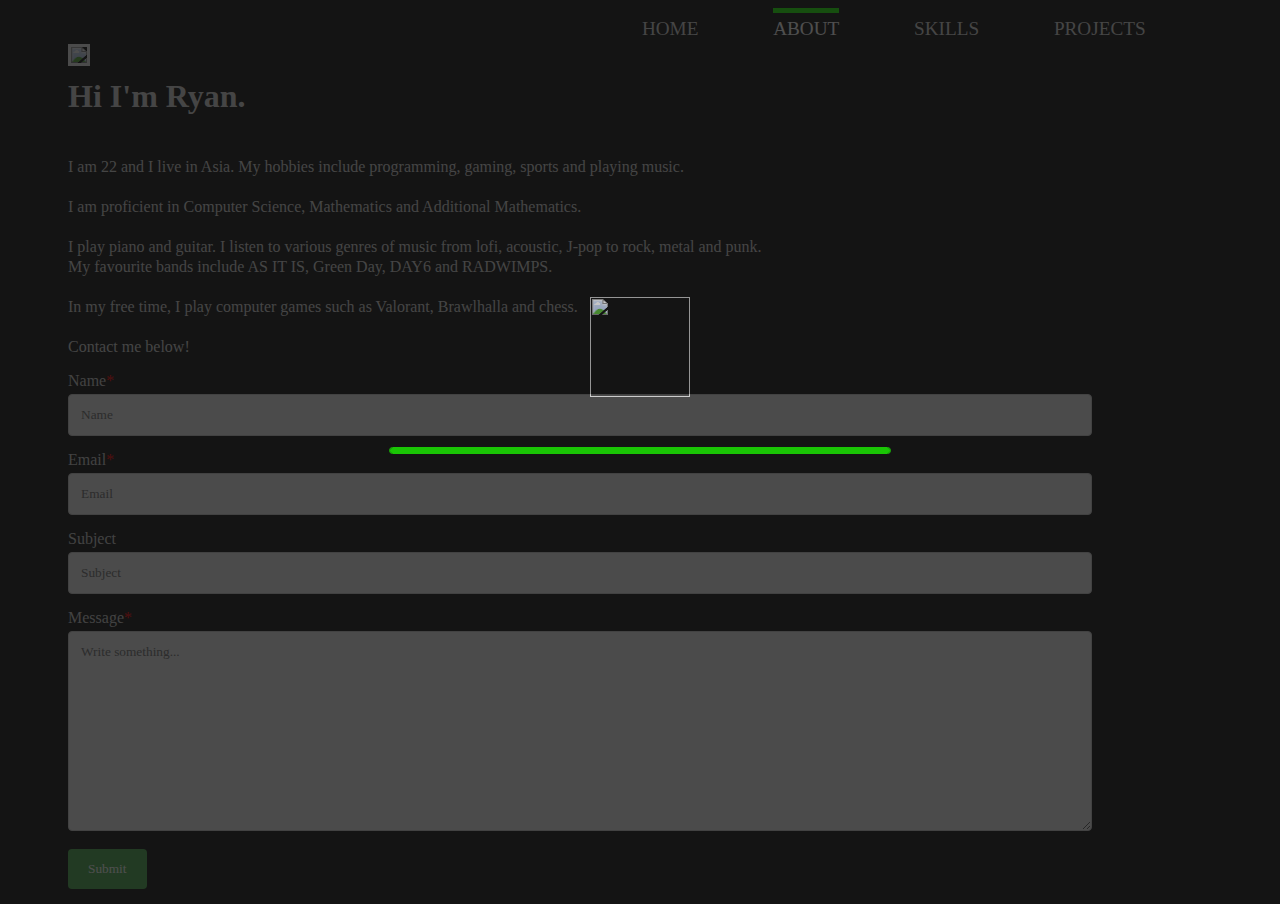
==== about.html @ 33effca5 "added gtags" ====
<!DOCTYPE html>
<html>
    <head>
        <link rel='stylesheet' type='text/css' href='style/style.css'>
        <link rel="shortcut icon" type="image/jpg" href="static/logo.jpg"/>
        <script src='https://cdn.jsdelivr.net/npm/jquery@3.2.1/dist/jquery.min.js'></script>
        <script src='scripts/contact.js'></script>
        <script src="scripts/preloader.js"></script>
        <script src="scripts/scrolling.js"></script>
        <script async src="https://www.googletagmanager.com/gtag/js?id=G-H6ST10QSZH"></script>
        <script>
            window.dataLayer = window.dataLayer || [];
            function gtag(){dataLayer.push(arguments);}
            gtag('js', new Date());

            gtag('config', 'G-H6ST10QSZH');
            window.onbeforeunload = function () {
                window.scrollTo(0, 0);
            }
            $(window).on('load', async function(){
                disableScroll();
                await move('loader');
                let date = new Date();
                let year = date.getFullYear();
                let age = year - 2004;

                document.getElementById('age').innerText = age;
                $(".loader-wrapper").fadeOut('slow');
                enableScroll();
            });
        </script>
        <title>About</title>
        <style>
            input[type=text], select, textarea {
                width: 100%;
                padding: 12px; 
                border: 1px solid #ccc; 
                border-radius: 4px;
                box-sizing: border-box; 
                margin-top: 6px; 
                margin-bottom: 16px; 
                resize: vertical; 
                background-color: #f1f1f1;
            }

            input[type=submit] {
                background-color: #4CAF50;
                color: black;
                padding: 12px 20px;
                border: none;
                border-radius: 4px;
                cursor: pointer;
            }

            input[type=submit]:hover {
                background-color: #45a049;
            }

            input{
                font-family:'montserrat';
            }

            .container {
                color:#ccc;
                font-family:'montserrat';
            }
            .card{
                line-height:15px;
                padding-left:15px;
                width:80%;
            }
        </style>
    </head>
    <body oncontextmenu="return false;">
        <div class='menuItems'>
            <nav>
                <ul>
                    <li><a href='./'>Home</a></li>
                    <li><a href  class='active'>About</a></li>
                    <li><a href='./skills'>Skills</a></li>
                    <li><a href='./projects'>Projects</a></li>
                </ul>
            </nav>
        </div>
        <br><br>
        <div class='card' style='padding-left:60px'>
            <img src='static/IMG_20210220_224031.jpg' style='width:300px;border:3px solid #f1f1f1;'>
            <h1>Hi I'm Ryan.</h1>
            <br>
            <p style='font-family:montserrat;;'>
                I am <span id='age'></span> and I live in Asia.  My hobbies include programming, gaming, sports and playing music.
                <br><br>
                I am proficient in Computer Science, Mathematics and Additional Mathematics.
                <br><br>
                I play piano and guitar.  I listen to various genres of music from lofi, acoustic, J-pop to rock, metal and punk.  
                <br>My favourite bands include AS IT IS, Green Day, DAY6 and RADWIMPS.
                <br><br>
                In my free time, I play computer games such as Valorant, Brawlhalla and chess.
                <br><br>
                Contact me below!
                <div class="container" style='width:80%; position:absolute;'>
                <form action='https://formspree.io/f/xgerwrwj' method='POST'>
                
                <label for="name">Name<span style='color:red'>*</span></label>
                <input type="text" name="name" class="name" placeholder="Name">
                
                <label for="email">Email<span style='color:red'>*</span></label>
                <input type="text" name="email" class="email" placeholder="Email">

                <label for="subject">Subject</label>
                <input type="text" name="subject" class="subject" placeholder="Subject">
                
                <label for="Message">Message<span style='color:red'>*</span></label>
                <textarea id="message" name='message' class='message' placeholder="Write something..." style="height:200px;font-family:montserrat"></textarea>
                
                <input type="submit" value="Submit" class='submit' style='color:white;'>
                <br><br>
                <div class='status' style='color:red;font-size:smaller'></div>
                </form>
                </div>
            </p>
        </div>
        <br>
        <div class="loader-wrapper">
            <img src='static/logo.jpg' class='loader-image'>
            <span class="loader"><span class="loader-inner" id='loader'></span></span>
        </div>
    </body>
</html>
---- style/style.css ----
@font-face {
	font-family: "montserrat-bold";
	src: url("../font/Montserrat-Bold.otf");
}
@font-face {
	font-family: "montserrat";
	src: url("../font/Montserrat-Regular.otf");
}

@font-face {
	font-family: "lba";
	src: url("../font/LaBelleAurore-Regular.woff2");
}

html > div[style] {
	/*disable pop out video*/
	display: none !important;
}

body {
	background-color: #141414;
	color: #d8d8d8;
	font-family: montserrat;
	-webkit-touch-callout: none; /* iOS Safari */
	-webkit-user-select: none; /* Safari */
	-khtml-user-select: none; /* Konqueror HTML */
	-moz-user-select: none; /* Old versions of Firefox */
	-ms-user-select: none; /* Internet Explorer/Edge */
	user-select: none; /* Non-prefixed version, currently
                                        supported by Chrome, Edge, Opera and Firefox */
}

a:link {
	text-decoration: none;
}
a:visited {
	text-decoration: none;
}
a:hover {
	text-decoration: none;
}
a:active {
	text-decoration: none;
}

.menuItems {
	z-index: 2;
	font-family: montserrat-bold;
	font-size: larger;
	width: 90%;
	margin: 0;
	top: 0;
}

nav {
	float: right;
}

nav ul {
	margin: 0;
	padding: 0;
	list-style: none;
}

nav li {
	display: inline-block;
	margin-left: 70px;
	padding-top: 10px;
	padding-bottom: 10px;
	position: relative;
}

nav a {
	text-decoration: none;
	text-transform: uppercase;
	color: #d8d8d8;
}

nav a:hover {
	color: white;
}

nav a:not(.active)::before {
	content: "";
	display: block;
	position: absolute;
	height: 5px;
	width: 0%;
	background-color: #1cff00;
	top: 0;
	transition: all ease-in-out 250ms;
}

nav a:not(.active):hover::before {
	width: 100%;
}

.active {
	color: white;
}

.active::before {
	content: "";
	display: block;
	background-color: #1cff00;
	height: 5px;
	width: 100%;
	top: 0;
	position: absolute;
}

.loader-wrapper {
	width: 100%;
	height: 100%;
	position: fixed;
	top: 0;
	left: 0;
	background-color: #141414;
	display: flex;
	justify-content: center;
	align-items: center;
}
.loader {
	display: inline-block;
	border: 1px solid #1cff00;
	position: relative;
	border-radius: 50px;
	width: 500px;
	height: 5px;
	animation: loader 5s infinite ease;
}
.loader-inner {
	vertical-align: top;
	display: inline-block;
	height: 100%;
	background-color: #1cff00;
	border-radius: 50px;
	animation: loader-inner 5s infinite ease-in;
}
.loader-image {
	margin: 0 auto;
	top: 33%;
	justify-content: center;
	position: absolute;
	width: 100px;
	height: 100px;
}

.graytext {
	font-family: "lba";
	font-size: 10pt;
	color: #575757;
}

h1,
h2,
h3 {
	font-family: montserrat-bold;
}

p:not(.graytext) {
	font-family: montserrat;
	line-height: 20px;
}

h2 span:not(.graytext):active {
	position: relative;
	top: 5px;
	display: inline-block;
	animation: bounce 0.3s ease infinite alternate;
	color: aqua;
}
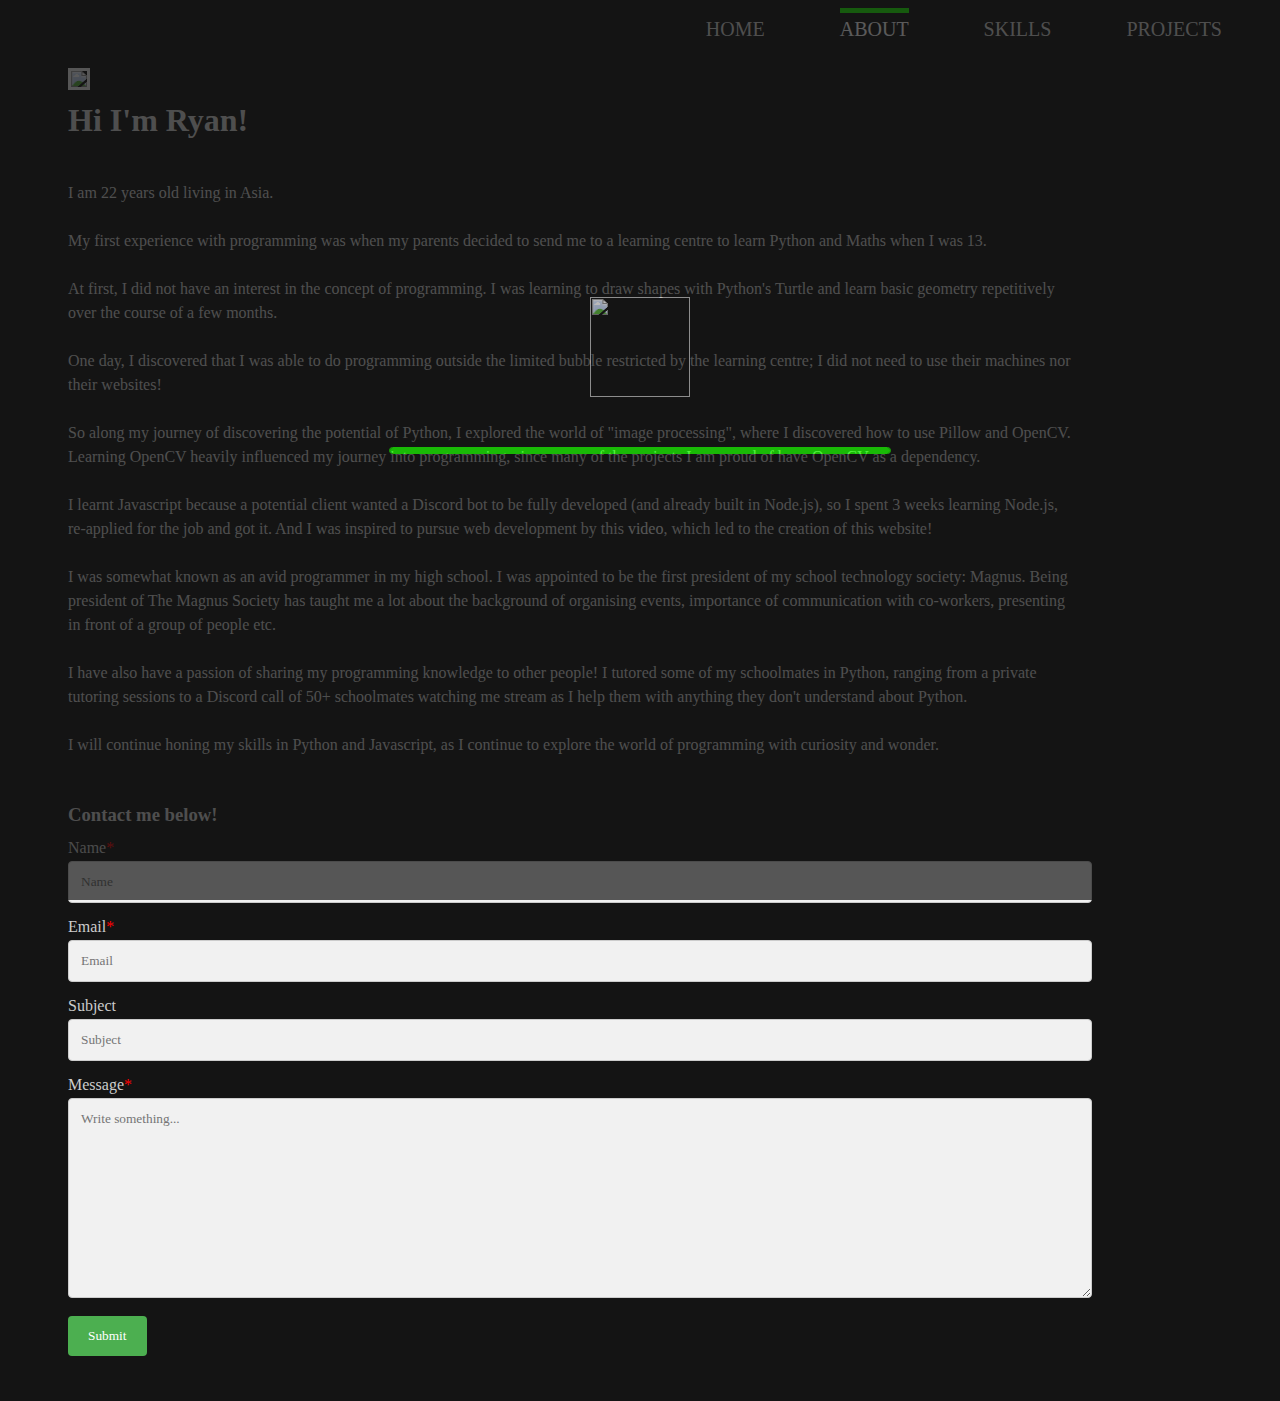
==== commit a81635e6: "BIG UPDATE" ====
--- a/about.html
+++ b/about.html
@@ -3,6 +3,10 @@
     <head>
         <link rel='stylesheet' type='text/css' href='style/style.css'>
         <link rel="shortcut icon" type="image/jpg" href="static/logo.jpg"/>
+        <meta name='author' content="Ryan">
+        <meta name="description" content= "Some information about my background and myself" />
+        <meta name='keywords' content='Ryan Lee In Zer, portfolio, python, javascript, nodejs, node js, automation, snake, liyunze, programming, about'>
+        <meta name="robots" content= ", follow">
         <script src='https://cdn.jsdelivr.net/npm/jquery@3.2.1/dist/jquery.min.js'></script>
         <script src='scripts/contact.js'></script>
         <script src="scripts/preloader.js"></script>
@@ -69,56 +73,84 @@
                 padding-left:15px;
                 width:80%;
             }
+
+            #yt-vid{
+                color:#f1f1f1;
+            }
+            #yt-vid:hover{
+                text-decoration:underline;
+            }
         </style>
     </head>
-    <body oncontextmenu="return false;">
+    <body>
         <div class='menuItems'>
             <nav>
                 <ul>
                     <li><a href='./'>Home</a></li>
                     <li><a href  class='active'>About</a></li>
-                    <li><a href='./skills'>Skills</a></li>
-                    <li><a href='./projects'>Projects</a></li>
+                    <li><a href='./skills.html'>Skills</a></li>
+                    <li><a href='./projects.html'>Projects</a></li>
                 </ul>
             </nav>
         </div>
-        <br><br>
+        
         <div class='card' style='padding-left:60px'>
+            <br><br><br><br>
             <img src='static/IMG_20210220_224031.jpg' style='width:300px;border:3px solid #f1f1f1;'>
-            <h1>Hi I'm Ryan.</h1>
+            <h1>Hi I'm Ryan!</h1>
             <br>
-            <p style='font-family:montserrat;;'>
-                I am <span id='age'></span> and I live in Asia.  My hobbies include programming, gaming, sports and playing music.
+            <p style='font-family:montserrat;line-height: 1.5em;'>
+                I am <span id='age'></span> years old living in Asia.
                 <br><br>
-                I am proficient in Computer Science, Mathematics and Additional Mathematics.
+                My first experience with programming was when my parents decided to send me to a learning centre to 
+                learn Python and Maths when I was 13.
                 <br><br>
-                I play piano and guitar.  I listen to various genres of music from lofi, acoustic, J-pop to rock, metal and punk.  
-                <br>My favourite bands include AS IT IS, Green Day, DAY6 and RADWIMPS.
+                At first, I did not have an interest in the concept of programming. 
+                I was learning to draw shapes with Python's Turtle and learn basic geometry repetitively over the course of a few months.
                 <br><br>
-                In my free time, I play computer games such as Valorant, Brawlhalla and chess.
+                One day, I discovered that I was able to do programming outside the limited bubble restricted by the learning centre; 
+                I did not need to use their machines nor their websites!
                 <br><br>
-                Contact me below!
-                <div class="container" style='width:80%; position:absolute;'>
-                <form action='https://formspree.io/f/xgerwrwj' method='POST'>
-                
-                <label for="name">Name<span style='color:red'>*</span></label>
-                <input type="text" name="name" class="name" placeholder="Name">
-                
-                <label for="email">Email<span style='color:red'>*</span></label>
-                <input type="text" name="email" class="email" placeholder="Email">
+                So along my journey of discovering the potential of Python, I explored the world of "image processing", 
+                where I discovered how to use Pillow and OpenCV. 
+                Learning OpenCV heavily influenced my journey into programming, since many of the projects I am proud of have OpenCV as a dependency.
+                <br><br>
+                I learnt Javascript because a potential client wanted a Discord bot to be fully developed (and already built in Node.js), 
+                so I spent 3 weeks learning Node.js, re-applied for the job and got it.  
+                And I was inspired to pursue web development by this <a id='yt-vid' href='https://youtu.be/BZqzhmlTkAc' target='_blank'>video</a>, which led to the creation of this website!
+                <br><br>
+                I was somewhat known as an avid programmer in my high school. I was appointed to be the first president of my school technology society: Magnus.  
+                Being president of The Magnus Society has taught me a lot about the background of organising events, importance of communication with co-workers, presenting in front of a group of people etc.
+                <br><br>
+                I have also have a passion of sharing my programming knowledge to other people! I tutored some of my schoolmates in Python,
+                ranging from a private tutoring sessions to a Discord call of 50+ schoolmates watching me stream as I help them with anything they don't understand about Python.
+                <br><br>
+                I will continue honing my skills in Python and Javascript,
+                as I continue to explore the world of programming with curiosity and wonder.
+            </p>
+            <br>
+            <h3>Contact me below!</h3>
+            <div class="container" style='width:80%; position:absolute;'>
+            <form action='https://formspree.io/f/xgerwrwj' method='POST'>
+            
+            <label for="name">Name<span style='color:red'>*</span></label>
+            <input type="text" name="name" class="name" placeholder="Name">
+            
+            <label for="email">Email<span style='color:red'>*</span></label>
+            <input type="text" name="email" class="email" placeholder="Email">
 
-                <label for="subject">Subject</label>
-                <input type="text" name="subject" class="subject" placeholder="Subject">
-                
-                <label for="Message">Message<span style='color:red'>*</span></label>
-                <textarea id="message" name='message' class='message' placeholder="Write something..." style="height:200px;font-family:montserrat"></textarea>
-                
-                <input type="submit" value="Submit" class='submit' style='color:white;'>
-                <br><br>
-                <div class='status' style='color:red;font-size:smaller'></div>
-                </form>
-                </div>
-            </p>
+            <label for="subject">Subject</label>
+            <input type="text" name="subject" class="subject" placeholder="Subject">
+            
+            <label for="Message">Message<span style='color:red'>*</span></label>
+            <textarea id="message" name='message' class='message' placeholder="Write something..." style="height:200px;font-family:montserrat"></textarea>
+            
+            <input type="submit" value="Submit" class='submit' style='color:white;'>
+            <br><br>
+            <div class='status' style='color:red;font-size:smaller'></div>
+            </form>
+            <br><br>
+            </div>
         </div>
         <br>
         <div class="loader-wrapper">
--- a/style/style.css
+++ b/style/style.css
@@ -8,8 +8,17 @@
 }
 
 @font-face {
-	font-family: "lba";
-	src: url("../font/LaBelleAurore-Regular.woff2");
+	font-family: "roboto-light";
+	src: url("../font/Roboto-Light.ttf");
+}
+
+html {
+	overflow: scroll;
+	overflow-x: hidden;
+}
+::-webkit-scrollbar {
+	width: 0; /* Remove scrollbar space */
+	background: transparent; /* just make scrollbar invisible */
 }
 
 html > div[style] {
@@ -21,13 +30,12 @@
 	background-color: #141414;
 	color: #d8d8d8;
 	font-family: montserrat;
-	-webkit-touch-callout: none; /* iOS Safari */
-	-webkit-user-select: none; /* Safari */
-	-khtml-user-select: none; /* Konqueror HTML */
-	-moz-user-select: none; /* Old versions of Firefox */
-	-ms-user-select: none; /* Internet Explorer/Edge */
-	user-select: none; /* Non-prefixed version, currently
-                                        supported by Chrome, Edge, Opera and Firefox */
+	-webkit-touch-callout: none;
+	-webkit-user-select: none;
+	-khtml-user-select: none;
+	-moz-user-select: none;
+	-ms-user-select: none;
+	user-select: none;
 }
 
 a:link {
@@ -45,15 +53,16 @@
 
 .menuItems {
 	z-index: 2;
-	font-family: montserrat-bold;
-	font-size: larger;
-	width: 90%;
+	font-family: "montserrat-bold";
+	font-size: 20px;
+	width: 100%;
 	margin: 0;
 	top: 0;
 }
 
 nav {
 	float: right;
+	padding-right: 50px;
 }
 
 nav ul {
@@ -110,6 +119,7 @@
 }
 
 .loader-wrapper {
+	z-index: 100;
 	width: 100%;
 	height: 100%;
 	position: fixed;
@@ -146,27 +156,8 @@
 	height: 100px;
 }
 
-.graytext {
-	font-family: "lba";
-	font-size: 10pt;
-	color: #575757;
-}
-
 h1,
 h2,
 h3 {
-	font-family: montserrat-bold;
+	font-family: "montserrat-bold";
 }
-
-p:not(.graytext) {
-	font-family: montserrat;
-	line-height: 20px;
-}
-
-h2 span:not(.graytext):active {
-	position: relative;
-	top: 5px;
-	display: inline-block;
-	animation: bounce 0.3s ease infinite alternate;
-	color: aqua;
-}
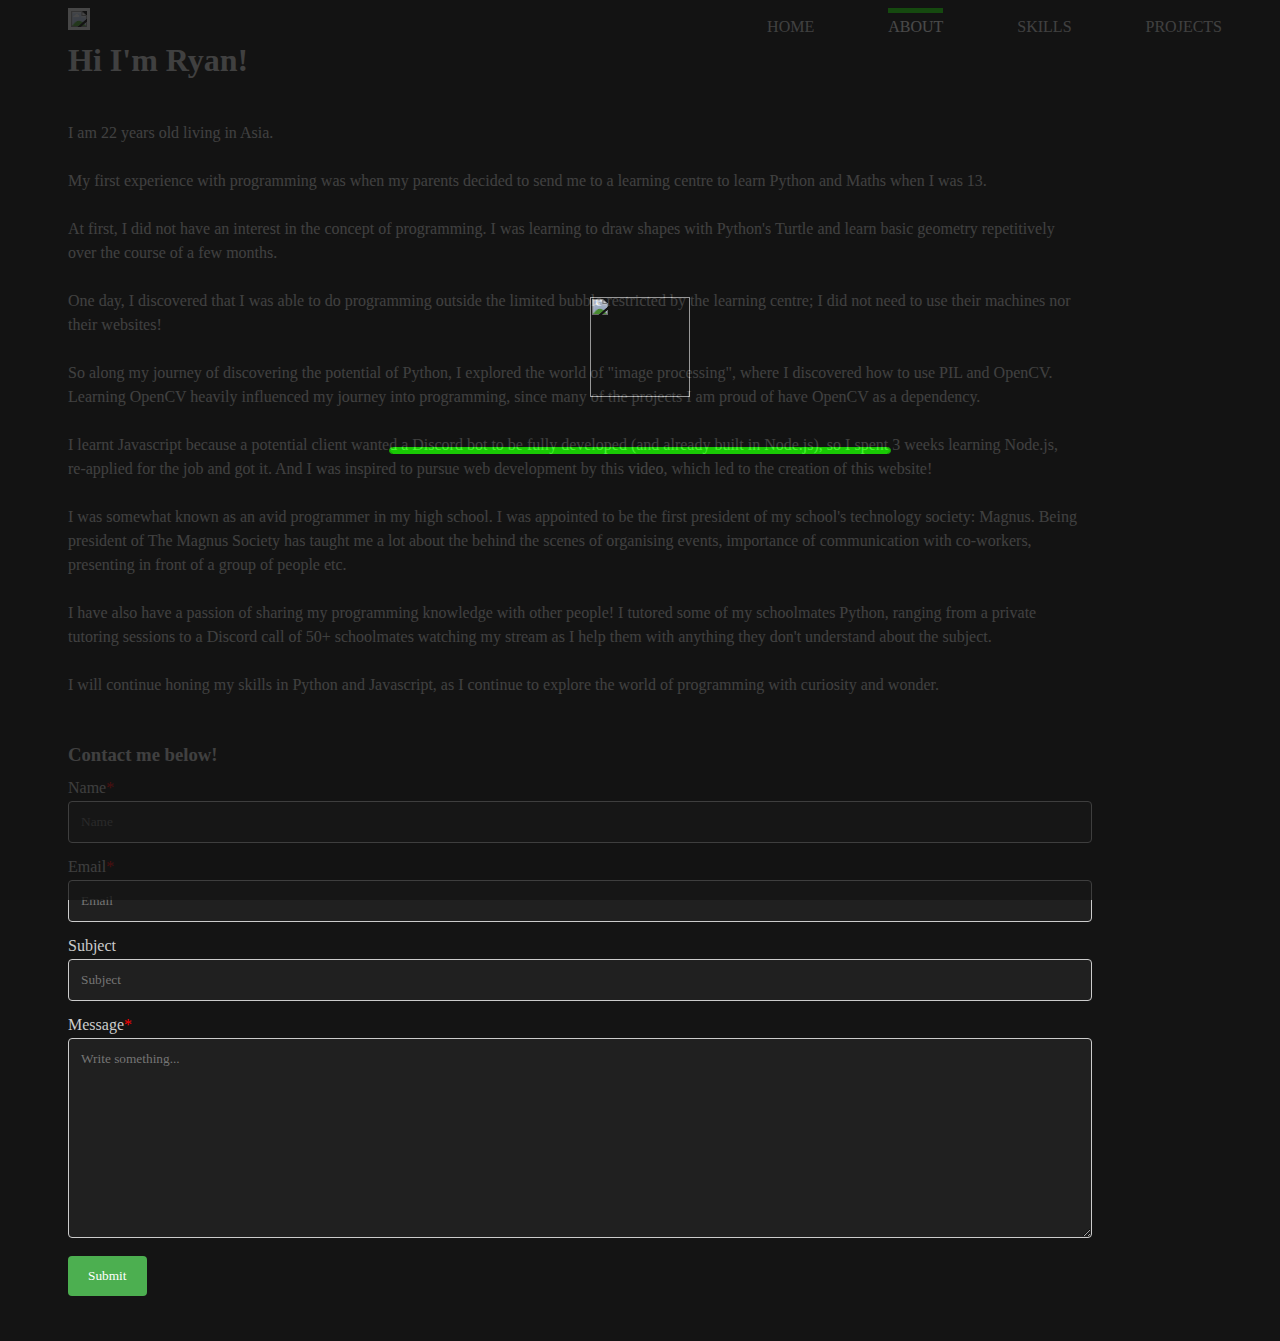
==== commit eaa43b58: "Update about.html" ====
--- a/about.html
+++ b/about.html
@@ -21,6 +21,9 @@
             window.onbeforeunload = function () {
                 window.scrollTo(0, 0);
             }
+
+            console.log('Imagine how narcissistic you have to be, writing so many paragraphs about yourself ugh');
+
             $(window).on('load', async function(){
                 disableScroll();
                 await move('loader');
@@ -44,7 +47,7 @@
                 margin-top: 6px; 
                 margin-bottom: 16px; 
                 resize: vertical; 
-                background-color: #f1f1f1;
+                background-color: #202020;
             }
 
             input[type=submit] {
@@ -83,19 +86,15 @@
         </style>
     </head>
     <body>
-        <div class='menuItems'>
-            <nav>
-                <ul>
-                    <li><a href='./'>Home</a></li>
-                    <li><a href  class='active'>About</a></li>
-                    <li><a href='./skills.html'>Skills</a></li>
-                    <li><a href='./projects.html'>Projects</a></li>
-                </ul>
-            </nav>
-        </div>
-        
+        <nav>
+            <ul>
+                <li><a href='./'>Home</a></li>
+                <li><a href  class='active'>About</a></li>
+                <li><a href='./skills.html'>Skills</a></li>
+                <li><a href='./projects.html'>Projects</a></li>
+            </ul>
+        </nav>
         <div class='card' style='padding-left:60px'>
-            <br><br><br><br>
             <img src='static/IMG_20210220_224031.jpg' style='width:300px;border:3px solid #f1f1f1;'>
             <h1>Hi I'm Ryan!</h1>
             <br>
@@ -112,18 +111,18 @@
                 I did not need to use their machines nor their websites!
                 <br><br>
                 So along my journey of discovering the potential of Python, I explored the world of "image processing", 
-                where I discovered how to use Pillow and OpenCV. 
+                where I discovered how to use PIL and OpenCV. 
                 Learning OpenCV heavily influenced my journey into programming, since many of the projects I am proud of have OpenCV as a dependency.
                 <br><br>
                 I learnt Javascript because a potential client wanted a Discord bot to be fully developed (and already built in Node.js), 
                 so I spent 3 weeks learning Node.js, re-applied for the job and got it.  
                 And I was inspired to pursue web development by this <a id='yt-vid' href='https://youtu.be/BZqzhmlTkAc' target='_blank'>video</a>, which led to the creation of this website!
                 <br><br>
-                I was somewhat known as an avid programmer in my high school. I was appointed to be the first president of my school technology society: Magnus.  
-                Being president of The Magnus Society has taught me a lot about the background of organising events, importance of communication with co-workers, presenting in front of a group of people etc.
+                I was somewhat known as an avid programmer in my high school. I was appointed to be the first president of my school's technology society: Magnus.  
+                Being president of The Magnus Society has taught me a lot about the behind the scenes of organising events, importance of communication with co-workers, presenting in front of a group of people etc.
                 <br><br>
-                I have also have a passion of sharing my programming knowledge to other people! I tutored some of my schoolmates in Python,
-                ranging from a private tutoring sessions to a Discord call of 50+ schoolmates watching me stream as I help them with anything they don't understand about Python.
+                I have also have a passion of sharing my programming knowledge with other people! I tutored some of my schoolmates Python,
+                ranging from a private tutoring sessions to a Discord call of 50+ schoolmates watching my stream as I help them with anything they don't understand about the subject.
                 <br><br>
                 I will continue honing my skills in Python and Javascript,
                 as I continue to explore the world of programming with curiosity and wonder.
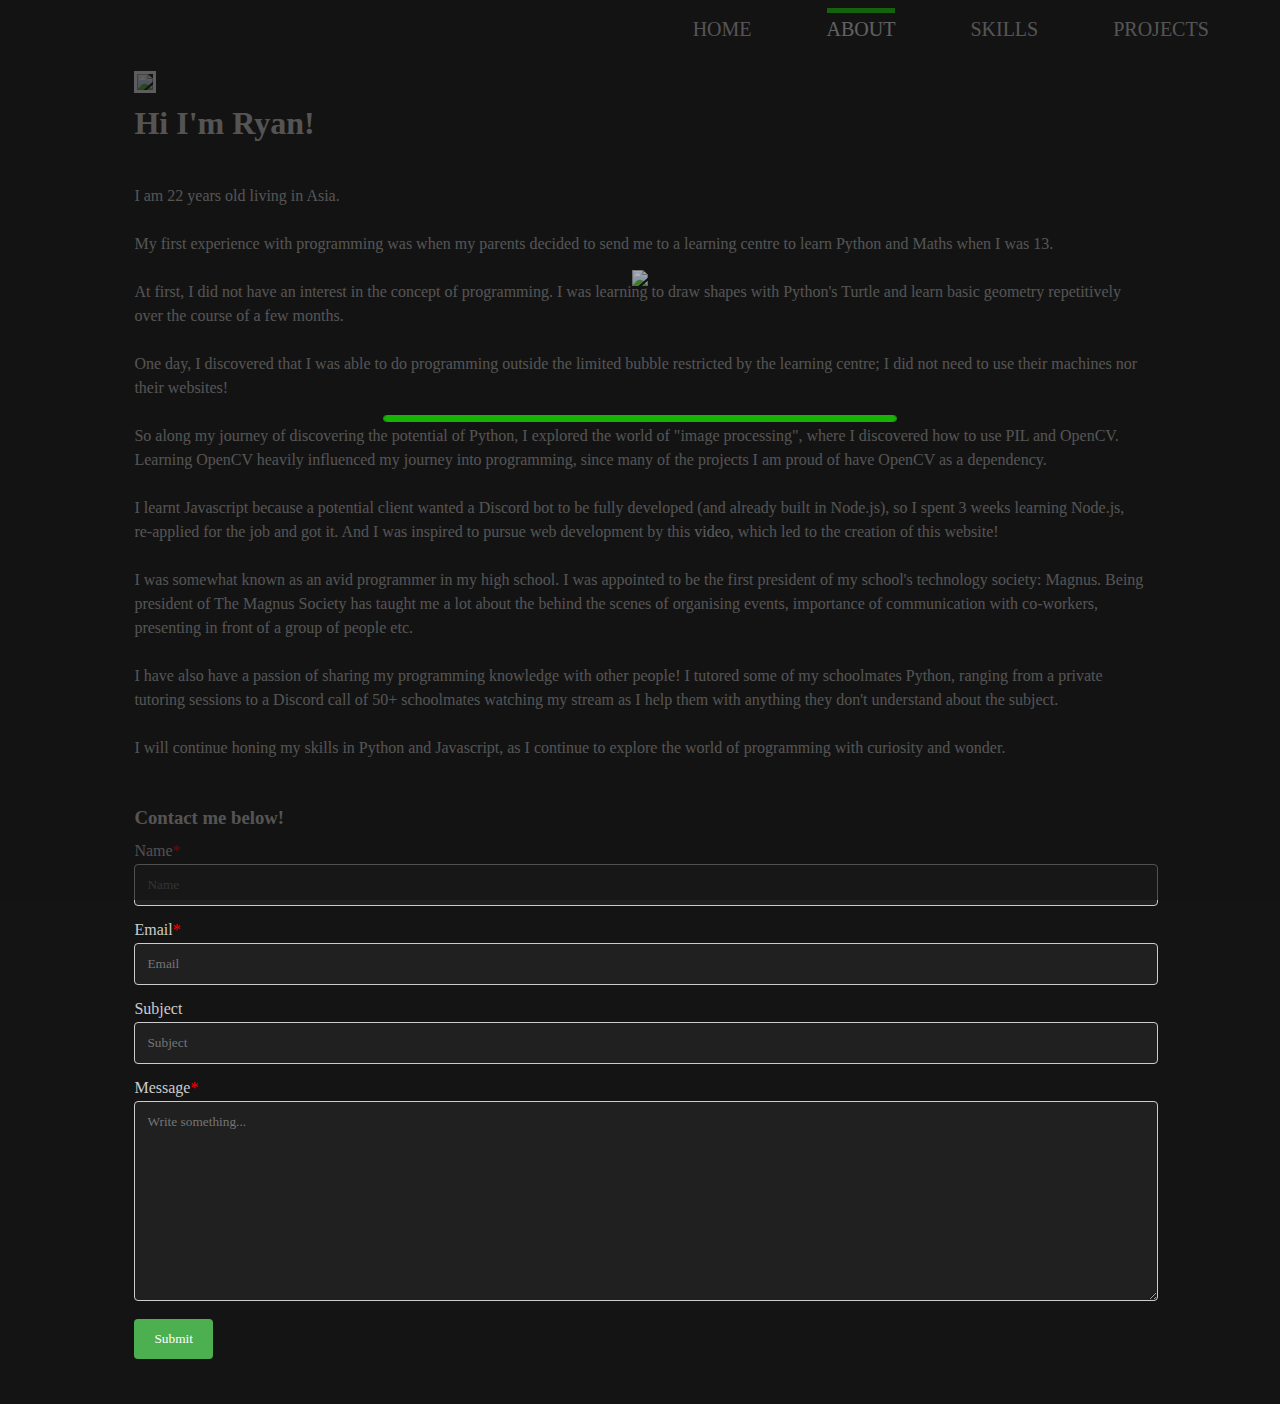
==== commit e5dabe7c: "changed some css" ====
--- a/about.html
+++ b/about.html
@@ -2,11 +2,12 @@
 <html>
     <head>
         <link rel='stylesheet' type='text/css' href='style/style.css'>
-        <link rel="shortcut icon" type="image/jpg" href="static/logo.jpg"/>
+        <link rel="shortcut icon" type="image/jpg" href="static/images/logo.jpg"/>
         <meta name='author' content="Ryan">
         <meta name="description" content= "Some information about my background and myself" />
         <meta name='keywords' content='Ryan Lee In Zer, portfolio, python, javascript, nodejs, node js, automation, snake, liyunze, programming, about'>
         <meta name="robots" content= ", follow">
+        <meta name="viewport" content="width=device-width, initial-scale=1.0, maximum-scale=1.0, user-scalable=0">
         <script src='https://cdn.jsdelivr.net/npm/jquery@3.2.1/dist/jquery.min.js'></script>
         <script src='scripts/contact.js'></script>
         <script src="scripts/preloader.js"></script>
@@ -38,6 +39,7 @@
         </script>
         <title>About</title>
         <style>
+            
             input[type=text], select, textarea {
                 width: 100%;
                 padding: 12px; 
@@ -72,8 +74,8 @@
                 font-family:'montserrat';
             }
             .card{
+                margin:auto;
                 line-height:15px;
-                padding-left:15px;
                 width:80%;
             }
 
@@ -83,6 +85,13 @@
             #yt-vid:hover{
                 text-decoration:underline;
             }
+
+            @media screen and (max-width: 700px){
+                body{
+                    padding-left:10px;
+                }
+            }
+
         </style>
     </head>
     <body>
@@ -94,8 +103,8 @@
                 <li><a href='./projects.html'>Projects</a></li>
             </ul>
         </nav>
-        <div class='card' style='padding-left:60px'>
-            <img src='static/IMG_20210220_224031.jpg' style='width:300px;border:3px solid #f1f1f1;'>
+        <div class='card'>
+            <img src='static/images/IMG_20210220_224031.jpg' style='width:300px;border:3px solid #f1f1f1;'>
             <h1>Hi I'm Ryan!</h1>
             <br>
             <p style='font-family:montserrat;line-height: 1.5em;'>
@@ -153,7 +162,7 @@
         </div>
         <br>
         <div class="loader-wrapper">
-            <img src='static/logo.jpg' class='loader-image'>
+            <img src='static/images/logo.jpg' class='loader-image'>
             <span class="loader"><span class="loader-inner" id='loader'></span></span>
         </div>
     </body>
--- a/style/style.css
+++ b/style/style.css
@@ -29,7 +29,7 @@
 body {
 	background-color: #141414;
 	color: #d8d8d8;
-	font-family: montserrat;
+	font-family: "montserrat";
 	-webkit-touch-callout: none;
 	-webkit-user-select: none;
 	-khtml-user-select: none;
@@ -51,18 +51,14 @@
 	text-decoration: none;
 }
 
-.menuItems {
+nav {
 	z-index: 2;
+	display: flex;
 	font-family: "montserrat-bold";
 	font-size: 20px;
-	width: 100%;
-	margin: 0;
-	top: 0;
-}
-
-nav {
-	float: right;
-	padding-right: 50px;
+	width: 95%;
+	justify-content: right;
+	padding-bottom: 20px;
 }
 
 nav ul {
@@ -131,11 +127,13 @@
 	align-items: center;
 }
 .loader {
-	display: inline-block;
+	z-index: 101;
+	top: 35%;
+	transform: translate(0%, 100px);
+	position: absolute;
 	border: 1px solid #1cff00;
-	position: relative;
 	border-radius: 50px;
-	width: 500px;
+	width: 40%;
 	height: 5px;
 	animation: loader 5s infinite ease;
 }
@@ -149,15 +147,31 @@
 }
 .loader-image {
 	margin: 0 auto;
-	top: 33%;
-	justify-content: center;
 	position: absolute;
-	width: 100px;
+	top: 30%;
 	height: 100px;
 }
 
 h1,
 h2,
-h3 {
+h3,
+h4 {
 	font-family: "montserrat-bold";
 }
+
+@media screen and (max-width: 1000px) {
+	nav {
+		font-size: 20px;
+	}
+	nav li {
+		margin-left: 40px;
+	}
+}
+@media screen and (max-width: 700px) {
+	nav {
+		font-size: 13px;
+	}
+	nav li {
+		margin-left: 20px;
+	}
+}
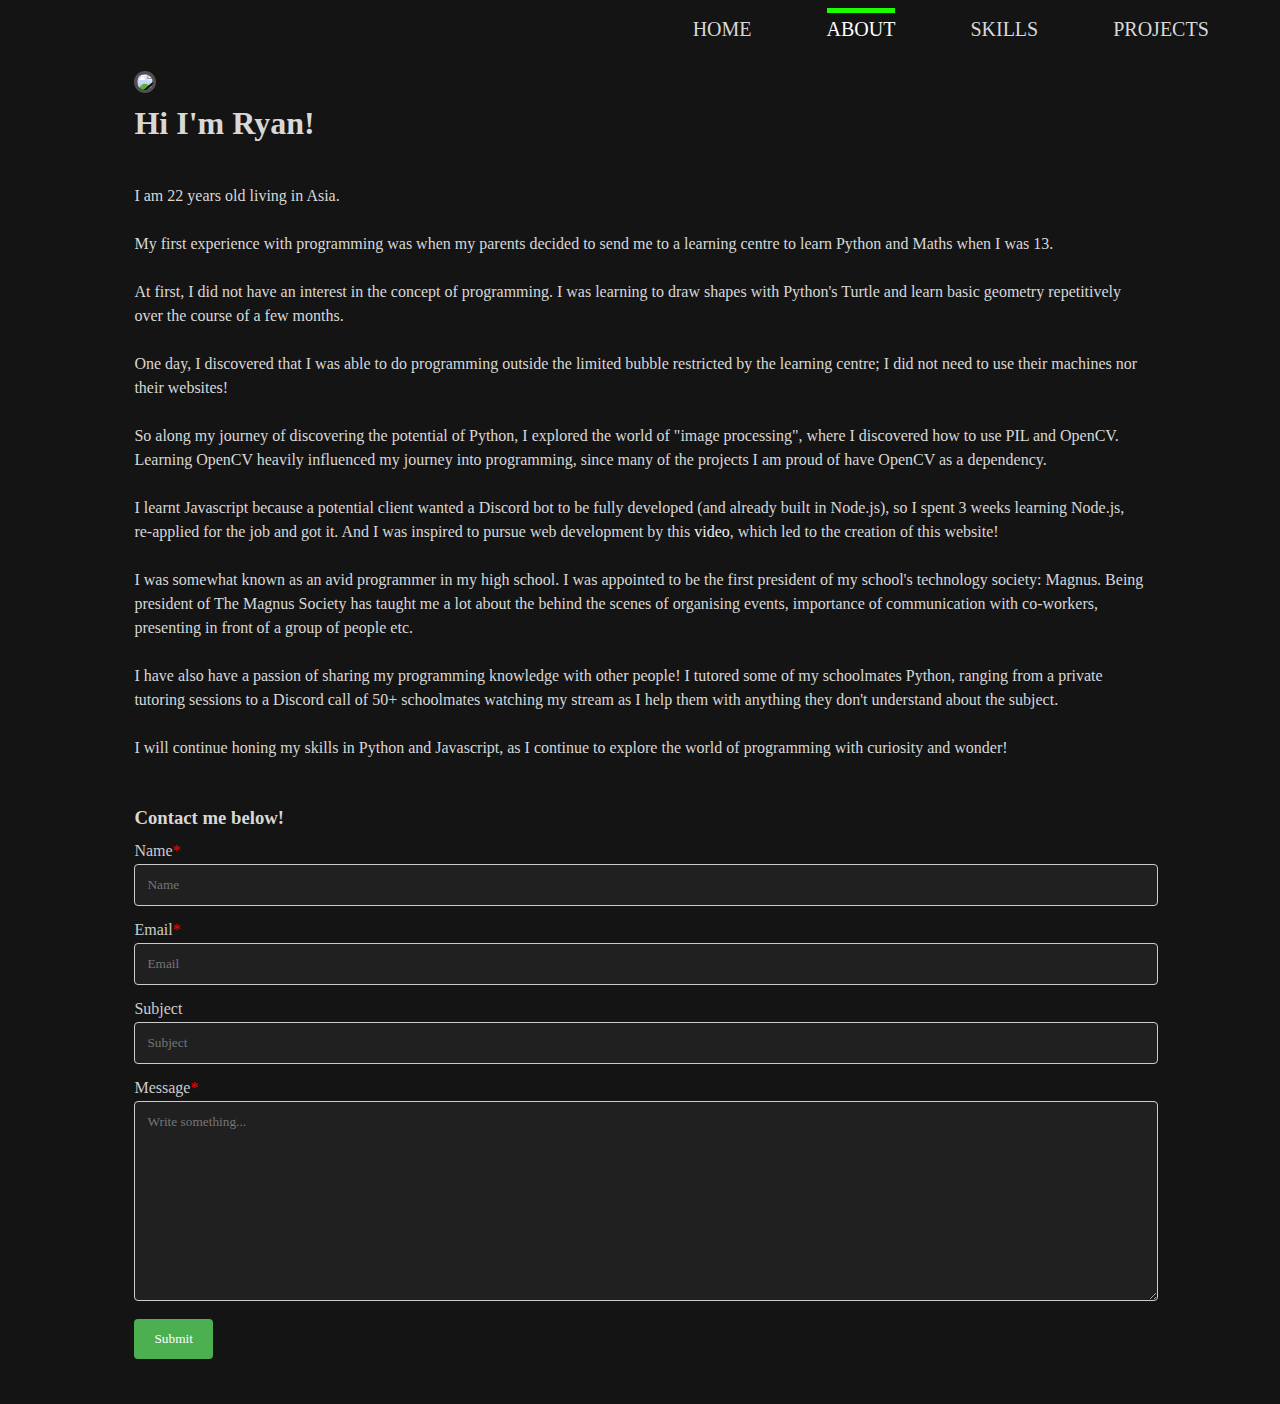
==== commit 83c1424a: "bug fixes & updates" ====
--- a/about.html
+++ b/about.html
@@ -33,7 +33,7 @@
                 let age = year - 2004;
 
                 document.getElementById('age').innerText = age;
-                $(".loader-wrapper").fadeOut('slow');
+                $(".loader-wrapper").fadeOut('fast');
                 enableScroll();
             });
         </script>
@@ -85,10 +85,18 @@
             #yt-vid:hover{
                 text-decoration:underline;
             }
+            #pfp{
+                width:300px;
+                border:3px solid #505050;
+                border-radius:20px;
+            }
 
             @media screen and (max-width: 700px){
-                body{
-                    padding-left:10px;
+                .card{
+                    width:95%;
+                }
+                #pfp{
+                    width:280px;
                 }
             }
 
@@ -104,7 +112,7 @@
             </ul>
         </nav>
         <div class='card'>
-            <img src='static/images/IMG_20210220_224031.jpg' style='width:300px;border:3px solid #f1f1f1;'>
+            <img src='static/images/IMG_20210220_224031.jpg' id='pfp'>
             <h1>Hi I'm Ryan!</h1>
             <br>
             <p style='font-family:montserrat;line-height: 1.5em;'>
@@ -134,7 +142,7 @@
                 ranging from a private tutoring sessions to a Discord call of 50+ schoolmates watching my stream as I help them with anything they don't understand about the subject.
                 <br><br>
                 I will continue honing my skills in Python and Javascript,
-                as I continue to explore the world of programming with curiosity and wonder.
+                as I continue to explore the world of programming with curiosity and wonder!
             </p>
             <br>
             <h3>Contact me below!</h3>
--- a/style/style.css
+++ b/style/style.css
@@ -175,3 +175,12 @@
 		margin-left: 20px;
 	}
 }
+
+@media screen and (max-width: 400px) {
+	nav {
+		font-size: 12px;
+	}
+	nav li {
+		margin-left: 15px;
+	}
+}
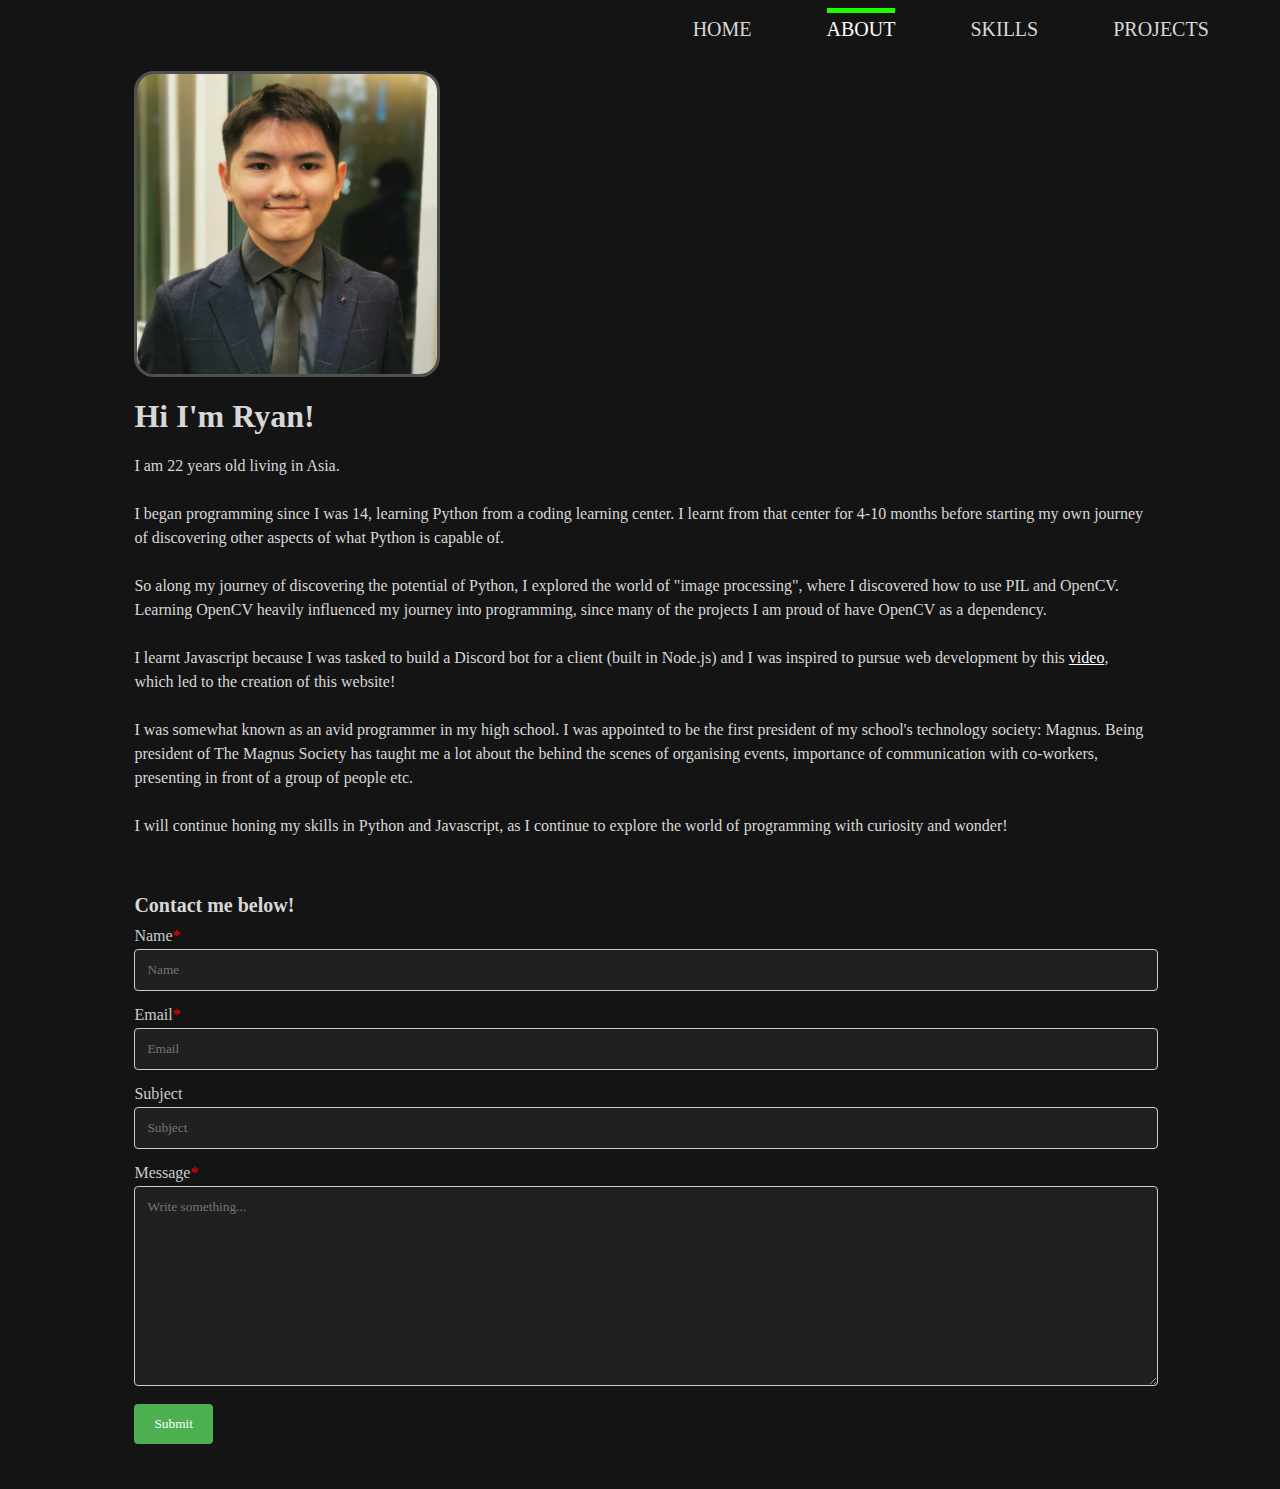
==== commit 76398ce6: "bugs and fixes" ====
--- a/about.html
+++ b/about.html
@@ -1,177 +1,237 @@
 <!DOCTYPE html>
 <html>
-    <head>
-        <link rel='stylesheet' type='text/css' href='style/style.css'>
-        <link rel="shortcut icon" type="image/jpg" href="static/images/logo.jpg"/>
-        <meta name='author' content="Ryan">
-        <meta name="description" content= "Some information about my background and myself" />
-        <meta name='keywords' content='Ryan Lee In Zer, portfolio, python, javascript, nodejs, node js, automation, snake, liyunze, programming, about'>
-        <meta name="robots" content= ", follow">
-        <meta name="viewport" content="width=device-width, initial-scale=1.0, maximum-scale=1.0, user-scalable=0">
-        <script src='https://cdn.jsdelivr.net/npm/jquery@3.2.1/dist/jquery.min.js'></script>
-        <script src='scripts/contact.js'></script>
-        <script src="scripts/preloader.js"></script>
-        <script src="scripts/scrolling.js"></script>
-        <script async src="https://www.googletagmanager.com/gtag/js?id=G-H6ST10QSZH"></script>
-        <script>
-            window.dataLayer = window.dataLayer || [];
-            function gtag(){dataLayer.push(arguments);}
-            gtag('js', new Date());
-
-            gtag('config', 'G-H6ST10QSZH');
-            window.onbeforeunload = function () {
-                window.scrollTo(0, 0);
-            }
-
-            console.log('Imagine how narcissistic you have to be, writing so many paragraphs about yourself ugh');
-
-            $(window).on('load', async function(){
-                disableScroll();
-                await move('loader');
-                let date = new Date();
-                let year = date.getFullYear();
-                let age = year - 2004;
-
-                document.getElementById('age').innerText = age;
-                $(".loader-wrapper").fadeOut('fast');
-                enableScroll();
-            });
-        </script>
-        <title>About</title>
-        <style>
-            
-            input[type=text], select, textarea {
-                width: 100%;
-                padding: 12px; 
-                border: 1px solid #ccc; 
-                border-radius: 4px;
-                box-sizing: border-box; 
-                margin-top: 6px; 
-                margin-bottom: 16px; 
-                resize: vertical; 
-                background-color: #202020;
-            }
-
-            input[type=submit] {
-                background-color: #4CAF50;
-                color: black;
-                padding: 12px 20px;
-                border: none;
-                border-radius: 4px;
-                cursor: pointer;
-            }
-
-            input[type=submit]:hover {
-                background-color: #45a049;
-            }
-
-            input{
-                font-family:'montserrat';
-            }
-
-            .container {
-                color:#ccc;
-                font-family:'montserrat';
-            }
-            .card{
-                margin:auto;
-                line-height:15px;
-                width:80%;
-            }
-
-            #yt-vid{
-                color:#f1f1f1;
-            }
-            #yt-vid:hover{
-                text-decoration:underline;
-            }
-            #pfp{
-                width:300px;
-                border:3px solid #505050;
-                border-radius:20px;
-            }
-
-            @media screen and (max-width: 700px){
-                .card{
-                    width:95%;
-                }
-                #pfp{
-                    width:280px;
-                }
-            }
-
-        </style>
-    </head>
-    <body>
-        <nav>
-            <ul>
-                <li><a href='./'>Home</a></li>
-                <li><a href  class='active'>About</a></li>
-                <li><a href='./skills.html'>Skills</a></li>
-                <li><a href='./projects.html'>Projects</a></li>
-            </ul>
-        </nav>
-        <div class='card'>
-            <img src='static/images/IMG_20210220_224031.jpg' id='pfp'>
-            <h1>Hi I'm Ryan!</h1>
-            <br>
-            <p style='font-family:montserrat;line-height: 1.5em;'>
-                I am <span id='age'></span> years old living in Asia.
-                <br><br>
-                My first experience with programming was when my parents decided to send me to a learning centre to 
-                learn Python and Maths when I was 13.
-                <br><br>
-                At first, I did not have an interest in the concept of programming. 
-                I was learning to draw shapes with Python's Turtle and learn basic geometry repetitively over the course of a few months.
-                <br><br>
-                One day, I discovered that I was able to do programming outside the limited bubble restricted by the learning centre; 
-                I did not need to use their machines nor their websites!
-                <br><br>
-                So along my journey of discovering the potential of Python, I explored the world of "image processing", 
-                where I discovered how to use PIL and OpenCV. 
-                Learning OpenCV heavily influenced my journey into programming, since many of the projects I am proud of have OpenCV as a dependency.
-                <br><br>
-                I learnt Javascript because a potential client wanted a Discord bot to be fully developed (and already built in Node.js), 
-                so I spent 3 weeks learning Node.js, re-applied for the job and got it.  
-                And I was inspired to pursue web development by this <a id='yt-vid' href='https://youtu.be/BZqzhmlTkAc' target='_blank'>video</a>, which led to the creation of this website!
-                <br><br>
-                I was somewhat known as an avid programmer in my high school. I was appointed to be the first president of my school's technology society: Magnus.  
-                Being president of The Magnus Society has taught me a lot about the behind the scenes of organising events, importance of communication with co-workers, presenting in front of a group of people etc.
-                <br><br>
-                I have also have a passion of sharing my programming knowledge with other people! I tutored some of my schoolmates Python,
-                ranging from a private tutoring sessions to a Discord call of 50+ schoolmates watching my stream as I help them with anything they don't understand about the subject.
-                <br><br>
-                I will continue honing my skills in Python and Javascript,
-                as I continue to explore the world of programming with curiosity and wonder!
-            </p>
-            <br>
-            <h3>Contact me below!</h3>
-            <div class="container" style='width:80%; position:absolute;'>
-            <form action='https://formspree.io/f/xgerwrwj' method='POST'>
-            
-            <label for="name">Name<span style='color:red'>*</span></label>
-            <input type="text" name="name" class="name" placeholder="Name">
-            
-            <label for="email">Email<span style='color:red'>*</span></label>
-            <input type="text" name="email" class="email" placeholder="Email">
-
-            <label for="subject">Subject</label>
-            <input type="text" name="subject" class="subject" placeholder="Subject">
-            
-            <label for="Message">Message<span style='color:red'>*</span></label>
-            <textarea id="message" name='message' class='message' placeholder="Write something..." style="height:200px;font-family:montserrat"></textarea>
-            
-            <input type="submit" value="Submit" class='submit' style='color:white;'>
-            <br><br>
-            <div class='status' style='color:red;font-size:smaller'></div>
-            </form>
-            <br><br>
-            </div>
-        </div>
-        <br>
-        <div class="loader-wrapper">
-            <img src='static/images/logo.jpg' class='loader-image'>
-            <span class="loader"><span class="loader-inner" id='loader'></span></span>
-        </div>
-    </body>
+	<head>
+		<link rel="stylesheet" type="text/css" href="style/style.css" />
+		<link
+			rel="shortcut icon"
+			type="image/jpg"
+			href="static/images/logo.jpg"
+		/>
+		<meta name="author" content="Ryan" />
+		<meta
+			name="description"
+			content="Some information about my background and myself"
+		/>
+		<meta name="robots" content=", follow" />
+		<meta
+			name="viewport"
+			content="width=device-width, initial-scale=1.0, maximum-scale=1.0, user-scalable=0"
+		/>
+		<script src="https://cdn.jsdelivr.net/npm/jquery@3.2.1/dist/jquery.min.js"></script>
+		<script src="scripts/contact.js"></script>
+		<script>
+			console.log(
+				"Imagine how narcissistic you have to be, writing so many paragraphs about yourself ugh"
+			);
+
+			window.onbeforeunload = function () {
+				window.scrollTo(0, 0);
+			};
+
+			$(window).on("load", async function () {
+				let date = new Date();
+				let year = date.getFullYear();
+				let age = year - 2004;
+
+				document.getElementById("age").innerText = age;
+			});
+		</script>
+		<title>About</title>
+		<style>
+			input[type="text"],
+			select,
+			textarea {
+				width: 100%;
+				padding: 12px;
+				border: 1px solid #ccc;
+				border-radius: 4px;
+				box-sizing: border-box;
+				margin-top: 6px;
+				margin-bottom: 16px;
+				resize: vertical;
+				background-color: #202020;
+				color: #fafafa;
+			}
+
+			input[type="submit"] {
+				background-color: #4caf50;
+				padding: 12px 20px;
+				border: none;
+				border-radius: 4px;
+				cursor: pointer;
+			}
+
+			input[type="submit"]:hover {
+				background-color: #45a049;
+			}
+
+			input {
+				font-family: "montserrat";
+			}
+
+			.container {
+				color: #ccc;
+				font-family: "montserrat";
+			}
+			.card {
+				margin: auto;
+				line-height: 15px;
+				width: 80%;
+			}
+
+			#greeting {
+				margin-top: 30px;
+				margin-bottom: 30px;
+			}
+
+			#life-story {
+				font-family: "montserrat";
+				line-height: 1.5em;
+				margin-bottom: 60px;
+				font-size: 16px;
+			}
+
+			#contact-title {
+				margin-bottom: 15px;
+				font-size: 20px;
+			}
+
+			#yt-vid {
+				text-decoration: underline;
+				color: #fafafa;
+			}
+
+			#pfp {
+				width: 300px;
+				border: 3px solid #505050;
+				border-radius: 20px;
+			}
+
+			.status {
+				color: red;
+				font-size: smaller;
+				display: inline-block;
+				margin-left: 10px;
+			}
+
+			@media screen and (max-width: 700px) {
+				.card {
+					width: 95%;
+				}
+				#pfp {
+					width: 280px;
+				}
+			}
+		</style>
+	</head>
+	<body>
+		<nav>
+			<ul>
+				<li><a href="./">Home</a></li>
+				<li><a href class="active">About</a></li>
+				<li><a href="./skills.html">Skills</a></li>
+				<li><a href="./projects.html">Projects</a></li>
+			</ul>
+		</nav>
+		<div class="card">
+			<img src="static/images/pfp.png" id="pfp" />
+			<h1 id="greeting">Hi I'm Ryan!</h1>
+			<p id="life-story">
+				I am <span id="age"></span> years old living in Asia.
+				<br /><br />
+				I began programming since I was 14, learning Python from a
+				coding learning center. I learnt from that center for 4-10
+				months before starting my own journey of discovering other
+				aspects of what Python is capable of.
+				<br /><br />
+				So along my journey of discovering the potential of Python,
+				I explored the world of "image processing", where I
+				discovered how to use PIL and OpenCV. Learning OpenCV
+				heavily influenced my journey into programming, since many
+				of the projects I am proud of have OpenCV as a dependency.
+				<br /><br />
+				I learnt Javascript because I was tasked to build a Discord
+				bot for a client (built in Node.js) and I was inspired to
+				pursue web development by this
+				<a
+					id="yt-vid"
+					href="https://youtu.be/BZqzhmlTkAc"
+					target="_blank"
+					>video</a
+				>, which led to the creation of this website! <br /><br />
+				I was somewhat known as an avid programmer in my high
+				school. I was appointed to be the first president of my
+				school's technology society: Magnus. Being president of The
+				Magnus Society has taught me a lot about the behind the
+				scenes of organising events, importance of communication
+				with co-workers, presenting in front of a group of people
+				etc.
+				<br /><br />
+				I will continue honing my skills in Python and Javascript,
+				as I continue to explore the world of programming with
+				curiosity and wonder!
+			</p>
+			<h3 id="contact-title">Contact me below!</h3>
+			<div class="container" style="width: 80%; position: absolute">
+				<form
+					action="https://formspree.io/f/xgerwrwj"
+					method="POST"
+				>
+					<label for="name"
+						>Name<span style="color: red">*</span></label
+					>
+					<span class="name status"></span>
+					<input
+						required
+						type="text"
+						name="name"
+						class="name-input"
+						placeholder="Name"
+					/>
+
+					<label for="email"
+						>Email<span style="color: red">*</span></label
+					>
+					<span class="email status"></span>
+					<input
+						required
+						type="text"
+						name="email"
+						class="email-input"
+						placeholder="Email"
+					/>
+
+					<label for="subject">Subject</label>
+					<input
+						type="text"
+						name="subject"
+						class="subject-input"
+						placeholder="Subject"
+					/>
+
+					<label for="Message"
+						>Message<span style="color: red">*</span></label
+					>
+					<span class="message status"></span>
+					<textarea
+						required
+						id="message"
+						name="message"
+						class="message-input"
+						placeholder="Write something..."
+						style="height: 200px; font-family: montserrat"
+					></textarea>
+
+					<input
+						type="submit"
+						value="Submit"
+						class="submit"
+						style="color: white"
+					/>
+					<br /><br />
+				</form>
+				<br /><br />
+			</div>
+		</div>
+	</body>
 </html>
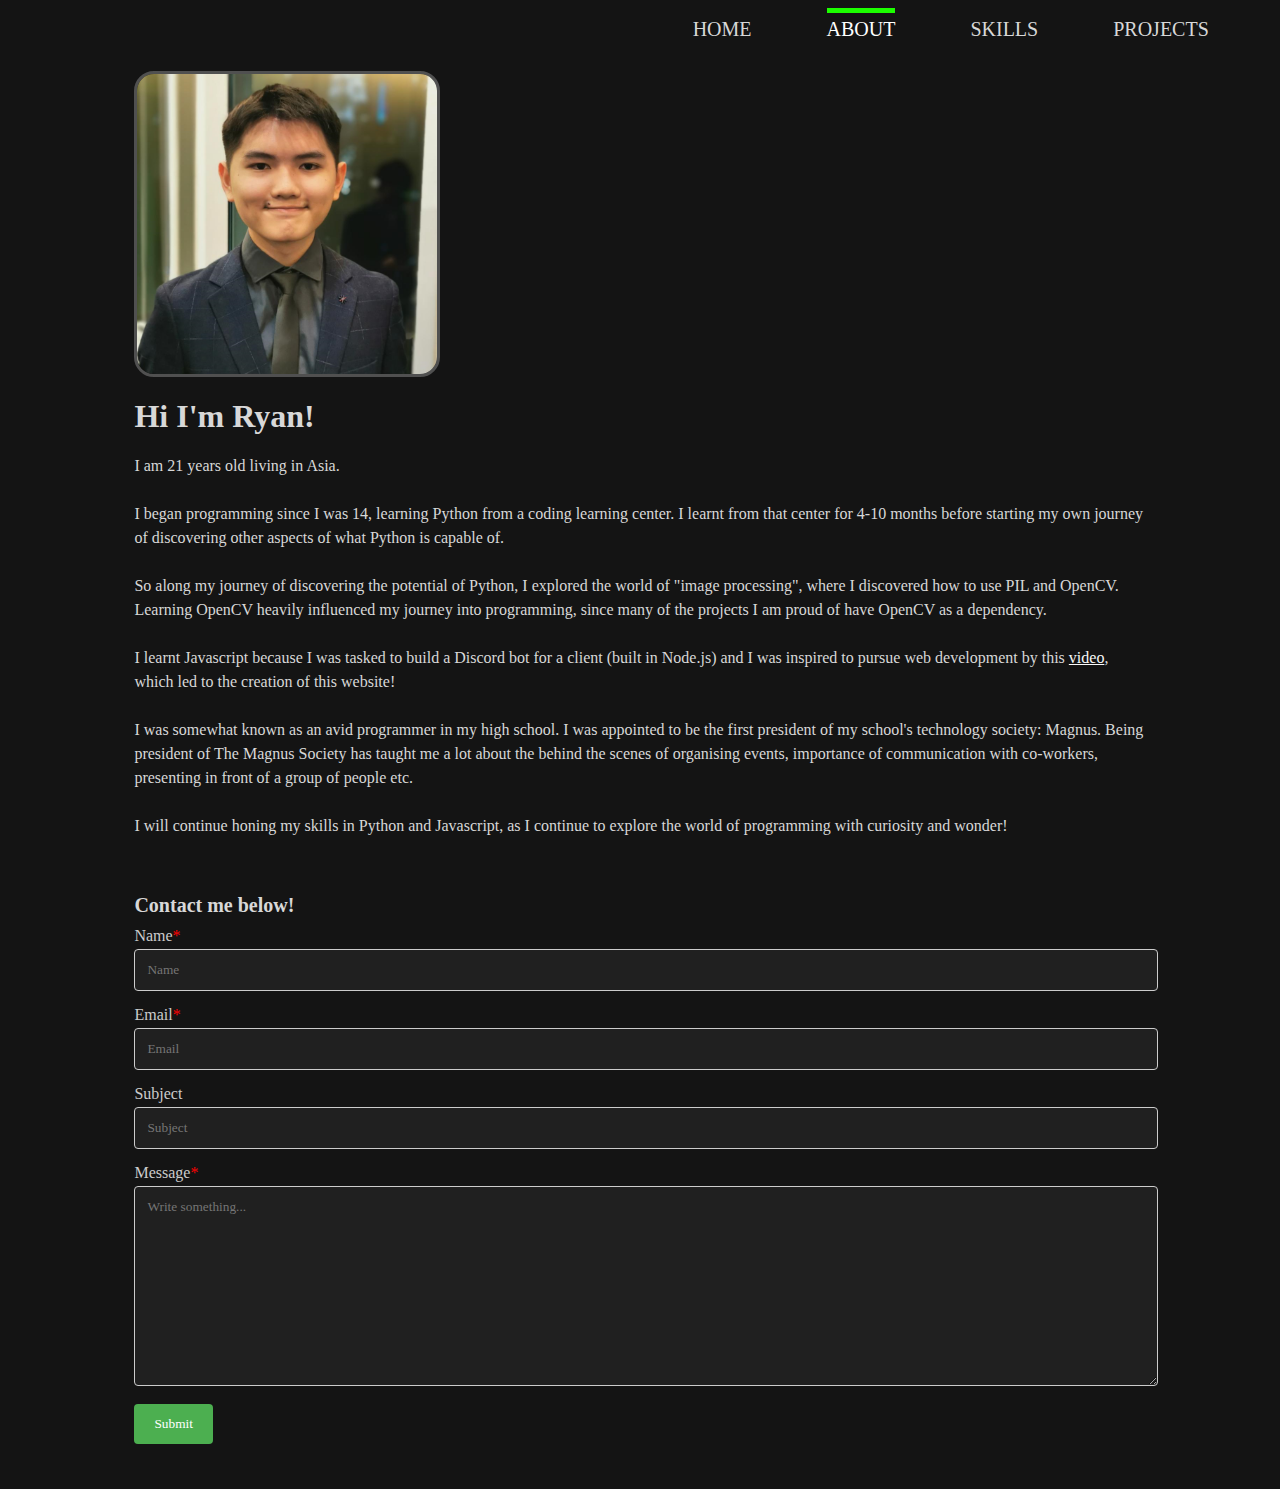
==== commit 06ab018c: "Update about.html" ====
--- a/about.html
+++ b/about.html
@@ -31,7 +31,13 @@
 			$(window).on("load", async function () {
 				let date = new Date();
 				let year = date.getFullYear();
+				let month = date.getMonth() + 1;
+				let day = date.getDate();
 				let age = year - 2004;
+
+				if (month < 11 || day < 28) {
+					age--;
+				}
 
 				document.getElementById("age").innerText = age;
 			});
